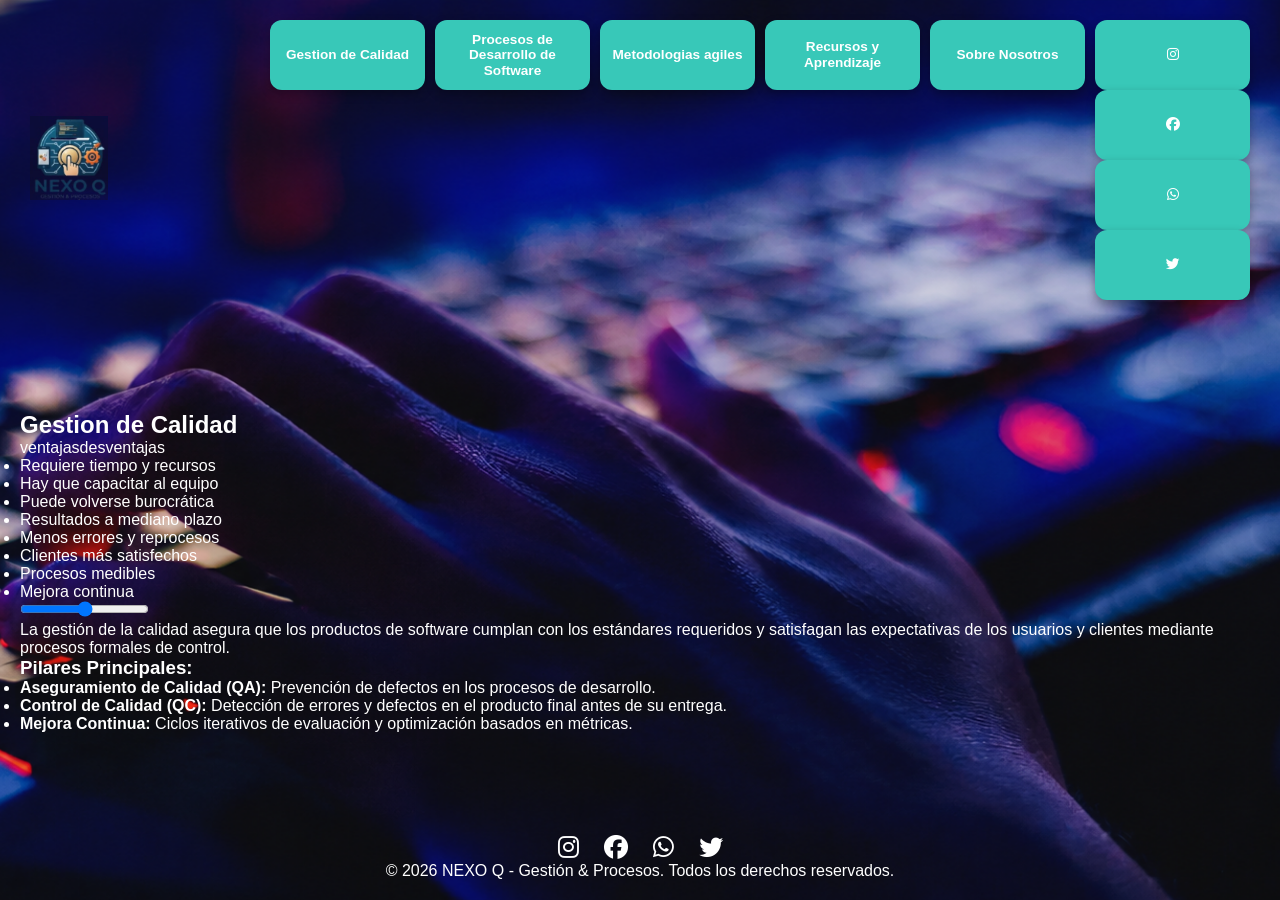
==== calidad.html @ 5cec1931 "Add files via upload" ====
<!DOCTYPE html>
<html lang="es">
<head>
    <meta charset="UTF-8">
    <meta name="viewport" content="width=device-width, initial-scale=1.0">
    <title>Gestión de Calidad | NEXO Q</title>
    <link rel="stylesheet" href="css/style.css">
    <link rel="stylesheet" href="https://cdnjs.cloudflare.com/ajax/libs/font-awesome/6.4.0/css/all.min.css">
    <link href="https://fonts.googleapis.com/css2?family=Barlow+Semi+Condensed:wght@400;600;700&family=Open+Sans:wght@400;600;700;800&display=swap" rel="stylesheet">
</head>
<body>
    <header>
        <nav class="navbar">
            <a href="index.html" class="logo-container">
                <img src="img/logonexo.jpg" alt="Logo NEXO Q">
            </a>
            <button class="hamburger" id="hamburger-btn" aria-label="Abrir menú">
                <span></span><span></span><span></span>
            </button>
            <ul class="nav-links" id="nav-links">
                <li><a href="calidad.html">Gestion de Calidad</a></li>
                <li><a href="procesos.html">Procesos de Desarrollo de Software</a></li>
                <li><a href="metodologias.html">Metodologias agiles</a></li>
                <li><a href="recursos.html">Recursos y Aprendizaje</a></li>
                <li><a href="nosotros.html">Sobre Nosotros</a></li>
                            <li class="menu-social">
                    <a href="#" aria-label="Instagram"><i class="fab fa-instagram"></i></a>
                    <a href="#" aria-label="Facebook"><i class="fab fa-facebook"></i></a>
                    <a href="#" aria-label="WhatsApp"><i class="fab fa-whatsapp"></i></a>
                    <a href="#" aria-label="Twitter"><i class="fab fa-twitter"></i></a>
                </li>
            </ul>
        </nav>
    </header>
    <main>
<section class="content-section">
    <h2 class="page-pill">Gestion de Calidad</h2>

        <div class="ventajas-desventajas" aria-label="Ventajas y desventajas de la gestión de calidad">
            <div class="vd-etiquetas"><span>ventajas</span><span>desventajas</span></div>
            <div class="vd-slider" data-slider>
                <div class="vd-lado desventajas"><ul><li>Requiere tiempo y recursos</li><li>Hay que capacitar al equipo</li><li>Puede volverse burocrática</li><li>Resultados a mediano plazo</li></ul></div>
                <div class="vd-lado ventajas"><ul><li>Menos errores y reprocesos</li><li>Clientes más satisfechos</li><li>Procesos medibles</li><li>Mejora continua</li></ul></div>
                <div class="vd-linea"></div>
                <div class="vd-perilla"></div>
                <input type="range" min="0" max="100" value="50" aria-label="Deslizá para comparar ventajas y desventajas">
            </div>
        </div>

    <p>La gestión de la calidad asegura que los productos de software cumplan con los estándares requeridos y satisfagan las expectativas de los usuarios y clientes mediante procesos formales de control.</p>

    <div class="info-card">
        <h3>Pilares Principales:</h3>
        <ul>
            <li><strong>Aseguramiento de Calidad (QA):</strong> Prevención de defectos en los procesos de desarrollo.</li>
            <li><strong>Control de Calidad (QC):</strong> Detección de errores y defectos en el producto final antes de su entrega.</li>
            <li><strong>Mejora Continua:</strong> Ciclos iterativos de evaluación y optimización basados en métricas.</li>
        </ul>
    </div>
</section>
</main>
    <footer>
        <div class="social-icons">
            <a href="#" aria-label="Instagram"><i class="fab fa-instagram"></i></a>
            <a href="#" aria-label="Facebook"><i class="fab fa-facebook"></i></a>
            <a href="#" aria-label="WhatsApp"><i class="fab fa-whatsapp"></i></a>
            <a href="#" aria-label="Twitter"><i class="fab fa-twitter"></i></a>
        </div>
        <p>&copy; 2026 NEXO Q - Gestión & Procesos. Todos los derechos reservados.</p>
    </footer>
    <script src="js/script.js"></script>
</body>
</html>
---- css/style.css ----
* {
    margin: 0;
    padding: 0;
    box-sizing: border-box;
    font-family: 'Segoe UI', Arial, sans-serif;
}

body {
    background: url('../img/mano.png') no-repeat center center fixed;
    background-size: cover;
    color: #ffffff;
    min-height: 100vh;
    display: flex;
    flex-direction: column;
    justify-content: space-between;
}

header {
    padding: 20px 30px;
}

.navbar {
    max-width: 1400px;
    margin: 0 auto;
    display: flex;
    justify-content: space-between;
    align-items: center;
}

.logo-container img {
    height: 85px;
    width: auto;
    object-fit: contain;
}

.nav-links {
    display: flex;
    list-style: none;
    gap: 10px;
}

.nav-links a {
    text-decoration: none;
    color: #ffffff;
    background-color: #38c8b8;
    width: 155px;
    height: 70px;
    border-radius: 12px;
    font-size: 0.85rem;
    font-weight: 700;
    text-align: center;
    display: flex;
    align-items: center;
    justify-content: center;
    padding: 8px;
    line-height: 1.15;
    transition: all 0.2s ease;
    box-shadow: 0 4px 10px rgba(0,0,0,0.3);
}

.nav-links a:hover {
    background-color: #2da799;
    transform: translateY(-2px);
}

main {
    max-width: 1350px;
    margin: 0 auto;
    padding: 0 20px;
    width: 100%;
}

.hero-text {
    text-align: center;
    max-width: 1100px;
    margin: 20px auto 30px auto;
}

.hero-text p {
    font-size: 1.15rem;
    line-height: 1.5;
    color: #ffffff;
    font-weight: 400;
    text-shadow: 0 2px 4px rgba(0,0,0,0.8);
}

.features-grid {
    display: grid;
    grid-template-columns: repeat(4, 1fr);
    gap: 20px;
    margin-bottom: 20px;
}

.feature-card {
    text-decoration: none;
    color: #ffffff;
    display: flex;
    flex-direction: column;
    align-items: center;
}

.feature-box {
    background: rgba(15, 23, 42, 0.75);
    backdrop-filter: blur(6px);
    -webkit-backdrop-filter: blur(6px);
    border: 1px solid rgba(255, 255, 255, 0.15);
    width: 100%;
    height: 85px;
    display: flex;
    align-items: center;
    justify-content: center;
    padding: 12px;
    text-align: center;
    box-shadow: 0 4px 15px rgba(0,0,0,0.5);
    border-radius: 8px;
    transition: background 0.3s;
}

.feature-card:hover .feature-box {
    background: rgba(25, 38, 70, 0.9);
}

.feature-box h3 {
    font-size: 0.95rem;
    font-weight: 700;
    line-height: 1.3;
}

.icons-grid {
    display: grid;
    grid-template-columns: repeat(4, 1fr);
    gap: 20px;
    margin-bottom: 30px;
    align-items: center;
    justify-items: center;
}

.icon-item {
    display: flex;
    justify-content: center;
    align-items: center;
    width: 100%;
}

.icon-item img {
    max-height: 110px;
    width: auto;
    object-fit: contain;
    mix-blend-mode: screen; 
    filter: drop-shadow(0 3px 6px rgba(0,0,0,0.8));
    transition: transform 0.2s;
}

.icon-item img:hover {
    transform: scale(1.05);
}

.banner-about {
    display: flex;
    align-items: center;
    justify-content: center;
    width: 100%;
    background-color: #38c8b8;
    color: #ffffff;
    text-align: center;
    height: 48px;
    border-radius: 24px;
    text-decoration: none;
    font-size: 1.15rem;
    font-weight: 700;
    margin: 10px 0 20px 0;
    box-shadow: 0 4px 12px rgba(0,0,0,0.4);
    transition: background 0.2s;
}

.banner-about:hover {
    background-color: #2da799;
}

footer {
    padding: 10px 20px 20px 20px;
    text-align: center;
}

.social-icons {
    display: flex;
    justify-content: center;
    gap: 25px;
}

.social-icons a {
    color: #ffffff;
    font-size: 1.5rem;
    text-decoration: none;
    transition: color 0.2s;
}

.social-icons a:hover {
    color: #38c8b8;
}

.hamburger {
    display: none;
    background: none;
    border: none;
    color: #ffffff;
    font-size: 2.2rem;
    cursor: pointer;
}

@media (max-width: 1024px) {
    .features-grid, .icons-grid {
        grid-template-columns: repeat(2, 1fr);
    }
    .nav-links {
        display: none;
        flex-direction: column;
        position: absolute;
        top: 90px;
        left: 0;
        right: 0;
        background-color: #080c1c;
        padding: 20px;
        z-index: 999;
        align-items: center;
    }
    .nav-links.active {
        display: flex;
    }
    .hamburger {
        display: block;
    }
}

@media (max-width: 600px) {
    .features-grid, .icons-grid {
        grid-template-columns: 1fr;
    }
}
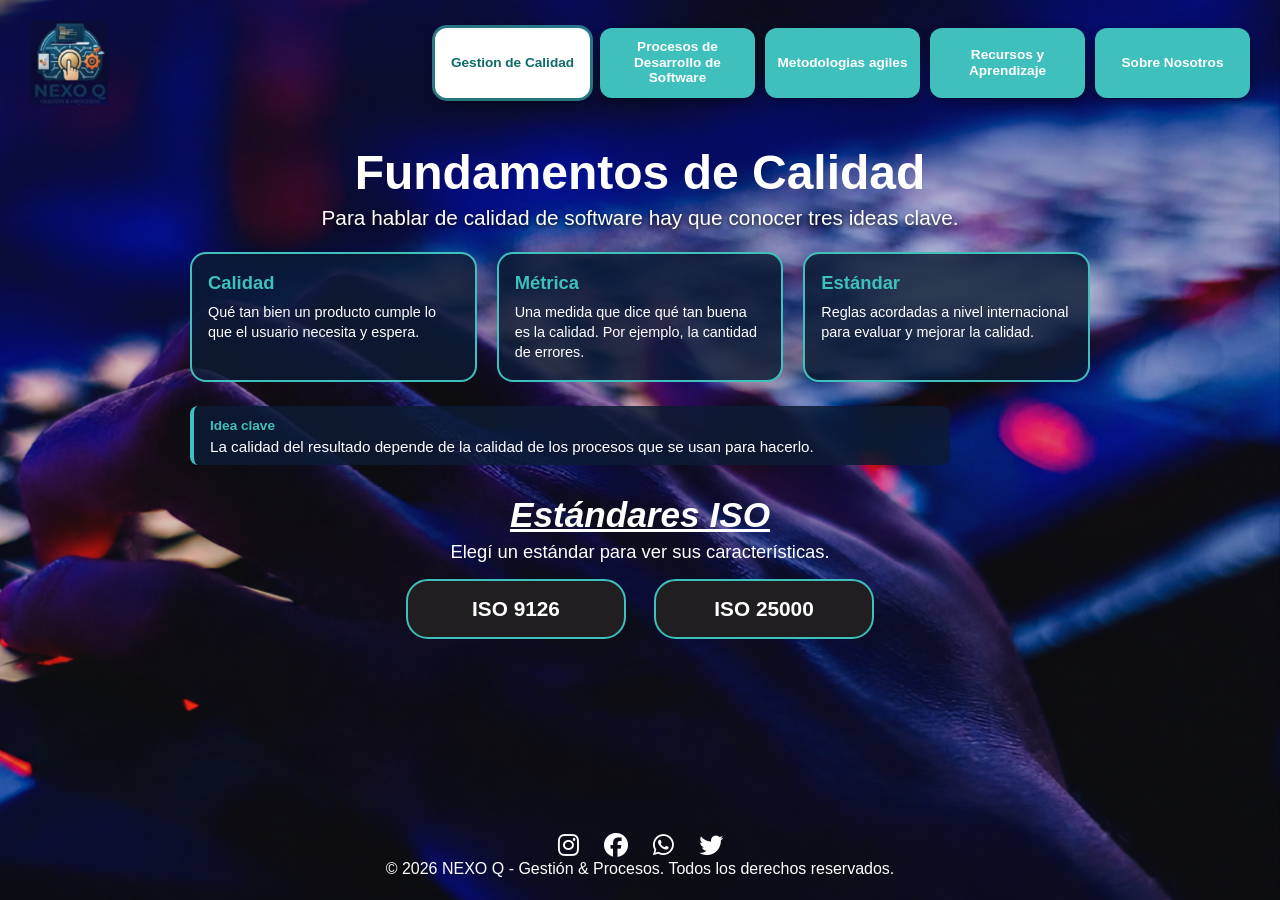
==== commit 8fdf0c55: "Add files via upload" ====
--- a/calidad.html
+++ b/calidad.html
@@ -34,9 +34,9 @@
     </header>
     <main>
 <section class="content-section">
-    <h2 class="page-pill">Gestion de Calidad</h2>
+    <h2 class="page-pill solo-movil">Gestion de Calidad</h2>
 
-        <div class="ventajas-desventajas" aria-label="Ventajas y desventajas de la gestión de calidad">
+        <div class="ventajas-desventajas solo-movil" aria-label="Ventajas y desventajas de la gestión de calidad">
             <div class="vd-etiquetas"><span>ventajas</span><span>desventajas</span></div>
             <div class="vd-slider" data-slider>
                 <div class="vd-lado desventajas"><ul><li>Requiere tiempo y recursos</li><li>Hay que capacitar al equipo</li><li>Puede volverse burocrática</li><li>Resultados a mediano plazo</li></ul></div>
@@ -47,15 +47,46 @@
             </div>
         </div>
 
-    <p>La gestión de la calidad asegura que los productos de software cumplan con los estándares requeridos y satisfagan las expectativas de los usuarios y clientes mediante procesos formales de control.</p>
+    <p class="solo-movil">La gestión de la calidad asegura que los productos de software cumplan con los estándares requeridos y satisfagan las expectativas de los usuarios y clientes mediante procesos formales de control.</p>
 
-    <div class="info-card">
+    <div class="info-card solo-movil">
         <h3>Pilares Principales:</h3>
         <ul>
             <li><strong>Aseguramiento de Calidad (QA):</strong> Prevención de defectos en los procesos de desarrollo.</li>
             <li><strong>Control de Calidad (QC):</strong> Detección de errores y defectos en el producto final antes de su entrega.</li>
             <li><strong>Mejora Continua:</strong> Ciclos iterativos de evaluación y optimización basados en métricas.</li>
         </ul>
+    </div>
+
+    <div class="calidad-escritorio">
+        <h2 class="calidad-titulo">Fundamentos de Calidad</h2>
+        <p class="calidad-sub">Para hablar de calidad de software hay que conocer tres ideas clave.</p>
+        <div class="ideas-clave">
+            <article class="idea" tabindex="0">
+                <h3>Calidad</h3>
+                <p>Qué tan bien un producto cumple lo que el usuario necesita y espera.</p>
+            </article>
+            <article class="idea" tabindex="0">
+                <h3>Métrica</h3>
+                <p>Una medida que dice qué tan buena es la calidad. Por ejemplo, la cantidad de errores.</p>
+            </article>
+            <article class="idea" tabindex="0">
+                <h3>Estándar</h3>
+                <p>Reglas acordadas a nivel internacional para evaluar y mejorar la calidad.</p>
+            </article>
+        </div>
+        <div class="idea-clave">
+            <strong>Idea clave</strong>
+            <p>La calidad del resultado depende de la calidad de los procesos que se usan para hacerlo.</p>
+        </div>
+
+        <h3 class="iso-titulo">Estándares ISO</h3>
+        <p class="iso-ayuda">Elegí un estándar para ver sus características.</p>
+        <div class="iso-botones">
+            <button type="button" class="btn-iso" data-iso="9126" aria-pressed="false">ISO 9126</button>
+            <button type="button" class="btn-iso" data-iso="25000" aria-pressed="false">ISO 25000</button>
+        </div>
+        <div class="iso-detalle" id="iso-detalle" aria-live="polite"></div>
     </div>
 </section>
 </main>
--- a/css/style.css
+++ b/css/style.css
@@ -1,3 +1,10 @@
+/* ==========================================================
+   NEXO Q - Gestión & Procesos
+   CSS MOBILE-FIRST: los estilos base son los del celular
+   (diseño de Canva) y las pantallas grandes se agregan al
+   final con @media (min-width: ...).
+   ========================================================== */
+
 * {
     margin: 0;
     padding: 0;
@@ -5,235 +12,1923 @@
     font-family: 'Segoe UI', Arial, sans-serif;
 }
 
+:root {
+    --turquesa: #40c0bc;
+    --turquesa-oscuro: #2da799;
+    --gris-verde: #6d9a95;
+    --azul-oscuro: #3f6272;
+    --azul-barra: #1f4fe0;
+    --vidrio: rgba(12, 18, 48, 0.55);
+    --fuente-texto: 'Barlow Semi Condensed', 'Barlow', 'Segoe UI', Arial, sans-serif;
+    --fuente-abierta: 'Open Sans', 'Segoe UI', Arial, sans-serif;
+    --fuente-pastilla: Arial, Helvetica, sans-serif;
+}
+
 body {
-    background: url('../img/mano.png') no-repeat center center fixed;
+    background-color: #05060f;
+    color: #ffffff;
+    min-height: 100vh;
+    display: flex;
+    flex-direction: column;
+}
+
+/* Fondo fijo (también funciona en iPhone/Safari) */
+body::before {
+    content: "";
+    position: fixed;
+    inset: 0;
+    z-index: -1;
+    background: url('../img/mano.png') no-repeat center center;
     background-size: cover;
-    color: #ffffff;
-    min-height: 100vh;
-    display: flex;
-    flex-direction: column;
+}
+
+body.menu-open {
+    overflow: hidden;
+}
+
+a {
+    color: inherit;
+}
+
+.hidden {
+    display: none !important;
+}
+
+/* ---------- Encabezado: logo a la izquierda, hamburguesa a la derecha ---------- */
+header {
+    position: relative;
+    z-index: 1000;
+    height: 98px;
+    padding: 8px 16px 0 12px;
+}
+
+.navbar {
+    display: flex;
     justify-content: space-between;
-}
-
-header {
-    padding: 20px 30px;
-}
-
-.navbar {
-    max-width: 1400px;
-    margin: 0 auto;
-    display: flex;
-    justify-content: space-between;
-    align-items: center;
+    align-items: flex-start;
+}
+
+.logo-container {
+    position: relative;
+    z-index: 2;
 }
 
 .logo-container img {
-    height: 85px;
+    display: block;
+    height: 82px;
     width: auto;
     object-fit: contain;
 }
 
+.hamburger {
+    background: none;
+    border: none;
+    cursor: pointer;
+    width: 46px;
+    height: 46px;
+    margin-top: 6px;
+    position: relative;
+    z-index: 2;
+}
+
+.hamburger span {
+    position: absolute;
+    left: 6px;
+    width: 34px;
+    height: 5px;
+    border-radius: 3px;
+    background: #ffffff;
+    transition: transform 0.3s, opacity 0.3s, top 0.3s;
+}
+
+.hamburger span:nth-child(1) { top: 10px; }
+.hamburger span:nth-child(2) { top: 20px; }
+.hamburger span:nth-child(3) { top: 30px; }
+
+
+/* ---------- Menú: pantalla completa con pastillas a la derecha ---------- */
 .nav-links {
-    display: flex;
+    display: none;
+    position: fixed;
+    inset: 0;
+    z-index: 1;
+    flex-direction: column;
+    align-items: flex-end;
+    gap: 10px;
+    padding: 100px 0 0 0;
     list-style: none;
-    gap: 10px;
+    background:
+        linear-gradient(rgba(5, 8, 22, 0.5), rgba(5, 8, 22, 0.5)),
+        url('../img/mano.png') no-repeat center center;
+    background-size: cover;
+    overflow-y: auto;
+}
+
+.nav-links.active {
+    display: flex;
+    animation: aparecer 0.25s ease;
+}
+
+.nav-links li {
+    width: 68%;
+    min-width: 230px;
+    max-width: 100%;
+    list-style: none;
+    transition: transform 0.38s ease, opacity 0.3s ease;
 }
 
 .nav-links a {
     text-decoration: none;
     color: #ffffff;
-    background-color: #38c8b8;
-    width: 155px;
-    height: 70px;
+    background-color: var(--turquesa);
+    display: flex;
+    align-items: center;
+    justify-content: center;
+    text-align: center;
+    min-height: 40px;
+    padding: 8px 8px;
+    border-radius: 20px;
+    font-family: var(--fuente-pastilla);
+    font-size: clamp(1.1rem, 6.2vw, 1.6rem);
+    font-weight: 700;
+    line-height: 1.22;
+    box-shadow: 0 3px 8px rgba(0,0,0,0.35);
+    transition: background 0.2s;
+}
+
+.nav-links a:hover,
+.nav-links a.active {
+    background-color: #6f9a95;
+}
+
+/* Al elegir una opción: las demás se desvanecen y la elegida sube */
+.nav-links.eligiendo li {
+    opacity: 0;
+    pointer-events: none;
+}
+
+.nav-links.eligiendo li.elegida {
+    opacity: 1;
+    z-index: 2;
+}
+
+.menu-social {
+    position: absolute;
+    left: 0;
+    right: 0;
+    bottom: 40px;
+    width: 100% !important;
+    min-width: 0 !important;
+    display: flex;
+    justify-content: center;
+    gap: clamp(28px, 9vw, 60px);
+}
+
+.menu-social a {
+    background: none !important;
+    min-height: 0;
+    padding: 0;
+    box-shadow: none;
+    font-size: clamp(2rem, 9vw, 2.6rem);
+}
+
+@keyframes aparecer {
+    from { opacity: 0; transform: translateY(8px); }
+    to { opacity: 1; transform: none; }
+}
+
+main {
+    width: 100%;
+    flex: 1;
+    padding: 0 12px;
+    overflow-x: hidden;
+    overflow-x: clip;
+}
+
+/* ---------- Inicio ---------- */
+.hero-text {
+    text-align: center;
+    margin: 0 auto 20px;
+}
+
+.hero-text p {
+    font-family: var(--fuente-texto);
+    font-size: clamp(1rem, 4.4vw, 1.25rem);
+    line-height: 1.32;
+    font-weight: 400;
+    text-shadow: 0 2px 4px rgba(0,0,0,0.8);
+}
+
+/* Tarjetas 2x2: título arriba e ícono adentro, vidrio desenfocado */
+.features-grid {
+    display: grid;
+    grid-template-columns: repeat(2, 1fr);
+    column-gap: 4%;
+    row-gap: 38px;
+    padding: 0 6px;
+    margin-bottom: 24px;
+}
+
+.feature-card {
+    display: flex;
+    flex-direction: column;
+    align-items: center;
+    justify-content: space-between;
+    min-height: 122px;
+    padding: 10px 6px 8px;
+    text-decoration: none;
+    color: #ffffff;
+    background: linear-gradient(180deg, rgba(40, 60, 170, 0.35), rgba(10, 14, 40, 0.45));
+    backdrop-filter: blur(10px);
+    -webkit-backdrop-filter: blur(10px);
+    box-shadow: 0 4px 14px rgba(0,0,0,0.45);
+    transition: transform 0.2s, background 0.3s;
+}
+
+.feature-card:active {
+    transform: scale(0.97);
+}
+
+.feature-box {
+    text-align: center;
+}
+
+.feature-box h3 {
+    font-family: var(--fuente-texto);
+    font-size: clamp(0.8rem, 3.5vw, 1rem);
+    font-weight: 700;
+    line-height: 1.15;
+}
+
+.feature-icon {
+    height: clamp(50px, 15vw, 70px);
+    width: auto;
+    object-fit: contain;
+    filter: drop-shadow(0 3px 6px rgba(0,0,0,0.8));
+    transition: transform 0.25s;
+}
+
+.banner-about {
+    display: flex;
+    align-items: center;
+    justify-content: center;
+    height: 48px;
+    margin: 0 0 14px;
+    border-radius: 24px;
+    background-color: var(--turquesa);
+    color: #ffffff;
+    text-decoration: none;
+    font-family: var(--fuente-pastilla);
+    font-size: 1.35rem;
+    font-weight: 700;
+    box-shadow: 0 4px 12px rgba(0,0,0,0.4);
+    transition: background 0.2s, transform 0.2s;
+}
+
+.banner-about:hover {
+    background-color: var(--turquesa-oscuro);
+}
+
+footer {
+    padding: 4px 20px 22px;
+    text-align: center;
+}
+
+.social-icons {
+    display: flex;
+    justify-content: center;
+    gap: clamp(28px, 9vw, 60px);
+}
+
+.social-icons a {
+    color: #ffffff;
+    font-size: clamp(2rem, 9vw, 2.6rem);
+    text-decoration: none;
+    transition: color 0.2s, transform 0.2s;
+}
+
+.social-icons a:hover {
+    color: var(--turquesa);
+    transform: translateY(-4px);
+}
+
+/* ---------- Páginas internas ---------- */
+.content-section {
+    display: flex;
+    flex-direction: column;
+    gap: 14px;
+    margin: 0 auto 28px;
+    max-width: 900px;
+}
+
+.content-section > p {
+    font-family: var(--fuente-abierta);
+    font-size: 0.98rem;
+    line-height: 1.5;
+    text-shadow: 0 2px 4px rgba(0,0,0,0.8);
+}
+
+/* Título de sección en pastilla turquesa */
+.page-pill {
+    align-self: flex-end;
+    width: fit-content;
+    min-width: 62%;
+    max-width: 100%;
+    margin-top: 0;
+    padding: 9px 18px;
+    border-radius: 20px;
+    background: var(--turquesa);
+    color: #ffffff;
+    font-family: var(--fuente-pastilla);
+    font-size: clamp(1.3rem, 5.8vw, 1.9rem);
+    font-weight: 700;
+    line-height: 1.22;
+    text-align: center;
+    box-shadow: 0 4px 12px rgba(0,0,0,0.4);
+    transition: transform 0.45s ease, opacity 0.3s;
+}
+
+.page-pill.ancha {
+    align-self: stretch;
+    width: 100%;
+    margin-top: 22px;
+}
+
+.info-card {
+    padding: 14px 16px;
     border-radius: 12px;
+    border: 1px solid rgba(255,255,255,0.15);
+    background: var(--vidrio);
+    backdrop-filter: blur(6px);
+    -webkit-backdrop-filter: blur(6px);
+    box-shadow: 0 4px 15px rgba(0,0,0,0.4);
+}
+
+.info-card h3 {
+    color: var(--turquesa);
+    margin-bottom: 8px;
+}
+
+.info-card ul {
+    padding-left: 20px;
+}
+
+.info-card li,
+.info-card p {
+    line-height: 1.5;
+    margin-bottom: 6px;
+}
+
+#contact-form {
+    display: flex;
+    flex-direction: column;
+    gap: 8px;
+    padding: 18px;
+    border-radius: 12px;
+    border: 1px solid rgba(255,255,255,0.15);
+    background: var(--vidrio);
+}
+
+#contact-form input,
+#contact-form textarea {
+    padding: 10px 12px;
+    border-radius: 8px;
+    border: 2px solid rgba(255,255,255,0.25);
+    background: rgba(0,0,0,0.4);
+    color: #ffffff;
+    font-size: 1rem;
+}
+
+#contact-form button {
+    margin-top: 10px;
+    padding: 12px;
+    border: none;
+    border-radius: 24px;
+    background: var(--turquesa);
+    color: #ffffff;
+    font-weight: 700;
+    font-size: 1.05rem;
+    cursor: pointer;
+}
+
+/* ---------- Deslizador ventajas / desventajas ---------- */
+.ventajas-desventajas {
+    width: 100%;
+    max-width: 640px;
+    margin: 6px auto 0;
+}
+
+.vd-etiquetas {
+    display: flex;
+    justify-content: space-around;
+    margin-bottom: 8px;
+    font-family: var(--fuente-abierta);
+    font-size: 0.92rem;
+    text-shadow: 0 1px 3px rgba(0,0,0,0.8);
+}
+
+.vd-slider {
+    --p: 50%;
+    position: relative;
+    height: clamp(170px, 46vw, 260px);
+    margin: 0 4px;
+    border-radius: 12px;
+    overflow: hidden;
+    box-shadow: 0 6px 18px rgba(0,0,0,0.5);
+    user-select: none;
+}
+
+.vd-lado {
+    position: absolute;
+    inset: 0;
+    padding: 14px 16px;
+    display: flex;
+    flex-direction: column;
+    justify-content: center;
+    font-family: var(--fuente-abierta);
+    font-size: clamp(0.76rem, 3.2vw, 1rem);
+    font-weight: 600;
+    line-height: 1.25;
+    color: #1a1a2e;
+}
+
+.vd-lado ul {
+    list-style: none;
+    width: 42%;
+    display: flex;
+    flex-direction: column;
+    gap: 8px;
+}
+
+.vd-lado.ventajas {
+    align-items: flex-start;
+    background: #e57f7f;
+    clip-path: inset(0 calc(100% - var(--p)) 0 0);
+}
+
+.vd-lado.desventajas {
+    align-items: flex-end;
+    text-align: right;
+    background: #74c0e8;
+}
+
+.vd-linea {
+    position: absolute;
+    top: 0;
+    bottom: 0;
+    left: var(--p);
+    width: 7px;
+    margin-left: -3px;
+    background: #f7e8cf;
+    pointer-events: none;
+}
+
+.vd-perilla {
+    position: absolute;
+    top: 50%;
+    left: var(--p);
+    width: 32px;
+    height: 32px;
+    margin: -16px 0 0 -13px;
+    border-radius: 50%;
+    background: #f7e8cf;
+    box-shadow: 0 3px 8px rgba(0,0,0,0.5);
+    pointer-events: none;
+}
+
+.vd-slider input[type="range"] {
+    position: absolute;
+    inset: 0;
+    width: 100%;
+    height: 100%;
+    margin: 0;
+    opacity: 0;
+    cursor: ew-resize;
+}
+
+.vd-slider:focus-within .vd-perilla {
+    outline: 3px solid #ffffff;
+}
+
+/* ---------- Metodologías ---------- */
+.metodologia {
+    position: relative;
+    display: flex;
+    flex-direction: column;
+    gap: 6px;
+    font-family: var(--fuente-abierta);
+}
+
+.metodologia h3 {
+    padding-left: 10px;
+    border-left: 6px solid var(--azul-barra);
+    font-family: var(--fuente-abierta);
+    font-size: clamp(1.35rem, 6vw, 1.9rem);
+    font-weight: 700;
+    line-height: 1.15;
+}
+
+.metodologia p {
+    font-family: var(--fuente-abierta);
+    font-size: 0.86rem;
+    line-height: 1.38;
+    text-shadow: 0 2px 4px rgba(0,0,0,0.8);
+    transition: max-height 0.4s ease;
+}
+
+.metodologia figure {
+    width: 62%;
+    margin: 6px auto 0;
+    transition: width 0.4s ease, margin 0.4s ease;
+}
+
+.metodologia figure img {
+    display: block;
+    width: 100%;
+    height: auto;
+}
+
+.metodologia figcaption {
+    margin-top: 6px;
+    font-size: 0.62rem;
+    text-align: center;
+}
+
+/* Ampliado: el diagrama ocupa todo el ancho y tapa parte del texto, como en Canva */
+.metodologia.ampliado p {
+    max-height: 4.1em;
+    overflow: hidden;
+}
+
+.metodologia.ampliado figure {
+    width: calc(100% + 24px);
+    margin: -2px -12px 0;
+}
+
+.btn-ampliar {
+    align-self: flex-start;
+    margin-top: 4px;
+    padding: 9px 16px;
+    border: none;
+    border-radius: 14px;
+    background: var(--turquesa);
+    color: #ffffff;
+    font-family: var(--fuente-abierta);
+    font-weight: 700;
+    font-size: 0.95rem;
+    cursor: pointer;
+    box-shadow: 0 3px 8px rgba(0,0,0,0.4);
+    transition: background 0.2s, transform 0.2s;
+}
+
+.btn-ampliar:hover {
+    background: var(--turquesa-oscuro);
+    transform: translateY(-2px);
+}
+
+/* ---------- Recursos: dos pastillas chicas, comparador y encuesta ---------- */
+.herramientas-botones {
+    display: flex;
+    gap: 10px;
+    justify-content: center;
+}
+
+.btn-herramienta {
+    flex: 1;
+    padding: 12px 10px;
+    border: 1px solid rgba(255,255,255,0.2);
+    border-radius: 22px;
+    background: rgba(63, 98, 114, 0.9);
+    color: #ffffff;
+    font-family: var(--fuente-pastilla);
+    font-size: clamp(0.66rem, 2.9vw, 0.9rem);
+    font-weight: 700;
+    line-height: 1.2;
+    text-transform: uppercase;
+    cursor: pointer;
+    box-shadow: 0 3px 10px rgba(0,0,0,0.4);
+    transition: background 0.2s, transform 0.2s;
+}
+
+.btn-herramienta:hover {
+    background: var(--turquesa-oscuro);
+    transform: translateY(-2px);
+}
+
+/* Cuando se abre una herramienta, el título se guarda en el borde derecho */
+.content-section.herramienta-abierta .page-pill {
+    transform: translateX(calc(100% - 26px));
+    min-width: 0;
+    color: transparent;
+    cursor: pointer;
+}
+
+.content-section.herramienta-abierta .herramientas-botones {
+    display: none;
+}
+
+.panel-herramienta {
+    display: none;
+    flex-direction: column;
+    gap: 14px;
+    align-items: center;
+    text-align: center;
+}
+
+.panel-herramienta.visible {
+    display: flex;
+    animation: aparecer 0.35s ease;
+}
+
+.titulo-herramienta {
+    align-self: stretch;
+    margin-top: 16px;
+    padding: 14px 10px;
+    border-radius: 30px;
+    background: var(--azul-oscuro);
+    color: #ffffff;
+    font-family: var(--fuente-pastilla);
+    font-size: clamp(0.9rem, 4.5vw, 1.4rem);
+    font-weight: 700;
+    line-height: 1.2;
+    text-transform: uppercase;
+    text-align: center;
+    box-shadow: 0 4px 12px rgba(0,0,0,0.4);
+}
+
+.chips {
+    display: flex;
+    flex-wrap: wrap;
+    justify-content: center;
+    gap: 14px;
+}
+
+.chip {
+    width: 128px;
+    height: 82px;
+    border: 1px solid rgba(255,255,255,0.25);
+    border-radius: 26px;
+    background: rgba(109, 154, 149, 0.92);
+    color: #ffffff;
+    font-family: var(--fuente-pastilla);
+    font-size: 1.15rem;
+    font-weight: 700;
+    cursor: pointer;
+    box-shadow: 0 4px 10px rgba(0,0,0,0.4);
+    transition: background 0.2s, transform 0.2s;
+}
+
+.chip:hover {
+    transform: translateY(-3px);
+}
+
+.chip[aria-pressed="true"] {
+    background: #2f5668;
+    border-color: var(--turquesa);
+    box-shadow: 0 0 0 3px rgba(64, 192, 188, 0.6);
+}
+
+.aviso-comparador {
+    min-height: 1.3em;
+    font-family: var(--fuente-abierta);
+    font-size: 0.9rem;
+}
+
+.tabla-wrap {
+    width: 100%;
+    max-width: 640px;
+    overflow-x: auto;
+}
+
+.tabla-comparador {
+    width: 100%;
+    border-collapse: collapse;
+    background: #f8f8f8;
+    color: #1d2230;
+    font-size: 0.74rem;
+    text-align: center;
+}
+
+.tabla-comparador th,
+.tabla-comparador td {
+    padding: 8px 6px;
+    border: 1px solid #9a9ad8;
+    vertical-align: middle;
+}
+
+.tabla-comparador thead th {
+    background: var(--azul-oscuro);
+    color: #ffffff;
+    font-size: 0.95rem;
+}
+
+.tabla-comparador thead th:first-child {
+    background: #000000;
+}
+
+.tabla-comparador tbody th {
+    width: 24%;
+    background: var(--azul-oscuro);
+    color: #d6e6ea;
+    font-weight: 500;
+}
+
+.btn-ir-encuesta {
+    width: 92%;
+    padding: 12px 14px;
+    border: none;
+    border-radius: 24px;
+    background: var(--gris-verde);
+    color: #ffffff;
+    font-family: var(--fuente-pastilla);
+    font-size: clamp(0.9rem, 4vw, 1.15rem);
+    font-weight: 700;
+    line-height: 1.2;
+    text-transform: uppercase;
+    cursor: pointer;
+    box-shadow: 0 3px 10px rgba(0,0,0,0.4);
+}
+
+/* Encuesta (con aspecto de formulario, como en Canva) */
+.encuesta-contador {
+    align-self: flex-start;
+    font-family: var(--fuente-abierta);
+    font-size: 1.15rem;
+    font-weight: 700;
+}
+
+.encuesta {
+    width: 100%;
+    max-width: 560px;
+    padding: 18px 16px 14px;
+    border-radius: 14px;
+    background: var(--gris-verde);
+    text-align: left;
+    box-shadow: 0 6px 18px rgba(0,0,0,0.45);
+}
+
+.encuesta-pregunta {
+    margin-bottom: 16px;
+    font-family: var(--fuente-abierta);
+    font-size: 1.3rem;
+    font-weight: 800;
+    line-height: 1.25;
+}
+
+.encuesta-opciones {
+    display: flex;
+    flex-direction: column;
+    gap: 8px;
+    margin-bottom: 14px;
+}
+
+.encuesta-opciones label {
+    display: flex;
+    align-items: center;
+    gap: 10px;
+    padding: 14px 12px;
+    border-radius: 6px;
+    background: rgba(255,255,255,0.14);
+    font-family: var(--fuente-abierta);
     font-size: 0.85rem;
     font-weight: 700;
+    cursor: pointer;
+    transition: background 0.2s;
+}
+
+.encuesta-opciones label:hover,
+.encuesta-opciones label:has(input:checked) {
+    background: rgba(255,255,255,0.3);
+}
+
+.encuesta-opciones input {
+    appearance: none;
+    -webkit-appearance: none;
+    flex: 0 0 18px;
+    width: 18px;
+    height: 18px;
+    border: 2px solid rgba(255,255,255,0.75);
+    border-radius: 3px;
+    background: transparent;
+    cursor: pointer;
+}
+
+.encuesta-opciones input:checked {
+    background: #ffffff;
+    box-shadow: inset 0 0 0 3px #3f6272;
+}
+
+.btn-enviar {
+    width: 100%;
+    padding: 12px;
+    border: none;
+    border-radius: 22px;
+    background: #000000;
+    color: #ffffff;
+    font-family: var(--fuente-abierta);
+    font-size: 0.95rem;
+    font-weight: 700;
+    cursor: pointer;
+}
+
+.btn-enviar:disabled {
+    opacity: 0.5;
+    cursor: not-allowed;
+}
+
+.resultado-encuesta {
     text-align: center;
+}
+
+.resultado-encuesta .ganadora {
+    margin: 6px 0;
+    font-size: 1.8rem;
+    font-weight: 800;
+}
+
+.resultado-encuesta p {
+    font-family: var(--fuente-abierta);
+    font-size: 0.9rem;
+}
+
+.barra-fila {
+    display: grid;
+    grid-template-columns: 70px 1fr 40px;
+    gap: 8px;
+    align-items: center;
+    margin: 6px 0;
+    font-family: var(--fuente-abierta);
+    font-size: 0.85rem;
+    text-align: left;
+}
+
+.barra-fila .barra {
+    height: 10px;
+    overflow: hidden;
+    border-radius: 6px;
+    background: rgba(255,255,255,0.25);
+}
+
+.barra-fila .barra span {
+    display: block;
+    height: 100%;
+    border-radius: 6px;
+    background: #ffffff;
+}
+
+@media (prefers-reduced-motion: reduce) {
+    * {
+        animation: none !important;
+        transition: none !important;
+    }
+}
+
+/* ==========================================================
+   TABLET (desde 600px): un poco más de aire
+   ========================================================== */
+@media (min-width: 600px) {
+    main {
+        padding: 0 24px;
+    }
+
+    .features-grid {
+        padding: 0 40px;
+    }
+
+    .hero-text {
+        max-width: 700px;
+    }
+}
+
+/* ==========================================================
+   ESCRITORIO (desde 1025px): menú en fila, tarjetas en 4
+   columnas con el ícono debajo, igual al Canva de escritorio
+   ========================================================== */
+@media (min-width: 1025px) {
+    header {
+        height: auto;
+        padding: 20px 30px;
+    }
+
+    .navbar {
+        max-width: 1400px;
+        margin: 0 auto;
+        align-items: center;
+    }
+
+    .logo-container img {
+        height: 85px;
+    }
+
+    .hamburger,
+    .menu-social {
+        display: none;
+    }
+
+    .nav-links {
+        display: flex;
+        position: static;
+        flex-direction: row;
+        align-items: center;
+        gap: 10px;
+        padding: 0;
+        background: none;
+        overflow: visible;
+    }
+
+    .nav-links li {
+        width: auto;
+        min-width: 0;
+    }
+
+    .nav-links a {
+        width: 155px;
+        height: 70px;
+        padding: 8px;
+        border-radius: 12px;
+        font-size: 0.85rem;
+        line-height: 1.15;
+        background-color: var(--turquesa);
+        transition: all 0.2s ease;
+    }
+
+    .nav-links a:hover {
+        background-color: var(--turquesa-oscuro);
+        transform: translateY(-2px);
+    }
+
+    /* Sección activa resaltada (US1-8) */
+    .nav-links a.active {
+        background-color: #ffffff;
+        color: #0b6b67;
+        box-shadow: 0 0 0 3px rgba(64, 192, 188, 0.6), 0 4px 10px rgba(0,0,0,0.3);
+    }
+
+    main {
+        max-width: 1350px;
+        margin: 0 auto;
+        padding: 0 20px;
+    }
+
+    .hero-text {
+        max-width: 1100px;
+        margin: 20px auto 30px;
+    }
+
+    .hero-text p {
+        font-size: 1.25rem;
+    }
+
+    .features-grid {
+        grid-template-columns: repeat(4, 1fr);
+        column-gap: 20px;
+        row-gap: 0;
+        padding: 0;
+        margin-bottom: 30px;
+    }
+
+    .feature-card {
+        min-height: 0;
+        padding: 0;
+        gap: 14px;
+        background: none;
+        backdrop-filter: none;
+        -webkit-backdrop-filter: none;
+        box-shadow: none;
+        justify-content: flex-start;
+    }
+
+    .feature-box {
+        display: flex;
+        align-items: center;
+        justify-content: center;
+        width: 100%;
+        height: 85px;
+        padding: 12px;
+        border: 1px solid rgba(255,255,255,0.15);
+        border-radius: 8px;
+        background: rgba(15, 23, 42, 0.75);
+        backdrop-filter: blur(6px);
+        -webkit-backdrop-filter: blur(6px);
+        box-shadow: 0 4px 15px rgba(0,0,0,0.5);
+        transition: background 0.3s;
+    }
+
+    .feature-card:hover .feature-box {
+        background: rgba(25, 38, 70, 0.9);
+    }
+
+    .feature-card:hover .feature-icon {
+        transform: scale(1.1) translateY(-4px);
+    }
+
+    .feature-box h3 {
+        font-size: 0.95rem;
+    }
+
+    .feature-icon {
+        height: 110px;
+    }
+
+    .banner-about {
+        margin: 10px 0 20px;
+        font-size: 1.15rem;
+    }
+
+    .social-icons a {
+        font-size: 1.5rem;
+    }
+
+    .social-icons {
+        gap: 25px;
+    }
+
+    .page-pill {
+        min-width: 0;
+        font-size: 1.6rem;
+    }
+
+    .content-section {
+        margin-top: 20px;
+    }
+}
+
+/* Con una herramienta abierta solo se ve ella (como en Canva) */
+.content-section.herramienta-abierta > :not(.page-pill):not(.panel-herramienta.visible) {
+    display: none;
+}
+
+/* Zona de la encuesta: contador a la izquierda y tarjeta centrada */
+.encuesta-zona {
+    width: 100%;
+    display: flex;
+    flex-direction: column;
+    align-items: center;
+    gap: 14px;
+    margin-top: 6px;
+}
+
+.encuesta {
+    width: 88%;
+}
+
+
+/* ---------- Modelos tradicionales (Procesos) ---------- */
+.modelos[hidden],
+.modelos [hidden] {
+    display: none;
+}
+
+.modelos-selector,
+.modelo-panel {
+    display: flex;
+    flex-direction: column;
+    align-items: center;
+    gap: 14px;
+    text-align: center;
+    animation: aparecer 0.35s ease;
+}
+
+.modelos-selector[hidden],
+.modelo-panel[hidden] {
+    display: none;
+}
+
+.modelos-titulo,
+.modelo-nombre {
+    font-family: var(--fuente-pastilla);
+    font-size: clamp(1.6rem, 7vw, 2.6rem);
+    font-style: italic;
+    text-decoration: underline;
+    color: #ffffff;
+}
+
+.modelos-ayuda {
+    font-family: var(--fuente-abierta);
+    font-size: 1.05rem;
+    text-shadow: 0 2px 4px rgba(0,0,0,0.8);
+}
+
+.modelos-botones {
+    display: flex;
+    flex-wrap: wrap;
+    justify-content: center;
+    gap: 16px;
+}
+
+.btn-modelo {
+    width: 140px;
+    height: 84px;
+    border: 2px solid var(--turquesa);
+    border-radius: 16px;
+    background: rgba(30, 30, 34, 0.9);
+    color: #ffffff;
+    font-family: var(--fuente-pastilla);
+    font-size: 1.05rem;
+    font-weight: 700;
+    cursor: pointer;
+    transition: background 0.2s, transform 0.2s;
+}
+
+.btn-modelo:hover,
+.btn-modelo:focus-visible {
+    background: #3f6272;
+    transform: translateY(-3px);
+}
+
+.modelo-volver {
+    align-self: flex-start;
+    border: 0;
+    background: transparent;
+    color: #ffffff;
+    font-family: var(--fuente-abierta);
+    font-size: 0.9rem;
+    cursor: pointer;
+    text-decoration: underline;
+}
+
+.modelo-nombre {
+    font-style: normal;
+    text-decoration: none;
+    align-self: stretch;
+    padding: 8px 12px;
+    border: 2px solid #000;
+    border-radius: 30px;
+    background: #ffffff;
+    color: #000000;
+    font-size: clamp(1.1rem, 5vw, 1.6rem);
+}
+
+.modelo-texto {
+    max-width: 640px;
+    font-family: var(--fuente-abierta);
+    font-size: 0.9rem;
+    line-height: 1.4;
+    text-align: left;
+    text-shadow: 0 2px 4px rgba(0,0,0,0.8);
+}
+
+.tabla-vd {
+    width: 100%;
+    max-width: 640px;
+    border-collapse: collapse;
+    font-family: var(--fuente-abierta);
+    font-size: 0.85rem;
+    table-layout: fixed;
+}
+
+.tabla-vd th,
+.tabla-vd td {
+    padding: 10px 8px;
+    border: 1px solid rgba(0,0,0,0.5);
+    text-align: center;
+}
+
+.tabla-vd th.si {
+    background: #6d9a95;
+    color: #1b3a36;
+}
+
+.tabla-vd th.no {
+    background: #ff6666;
+    color: #7a1010;
+}
+
+.tabla-vd td:first-child {
+    background: #6d9a95;
+    color: #10302c;
+}
+
+.tabla-vd td:last-child {
+    background: #ff6666;
+    color: #5c0b0b;
+}
+
+.btn-cuando {
+    padding: 9px 18px;
+    border: 0;
+    border-radius: 14px;
+    background: #3f6272;
+    color: #ffffff;
+    font-family: var(--fuente-pastilla);
+    font-size: 0.85rem;
+    font-weight: 700;
+    cursor: pointer;
+}
+
+.modelo-cuando {
+    max-width: 520px;
+    font-family: var(--fuente-abierta);
+    font-size: 0.85rem;
+    text-shadow: 0 2px 4px rgba(0,0,0,0.8);
+}
+
+.modelo-figura {
+    width: min(70%, 300px);
+    transition: width 0.4s ease;
+}
+
+.modelo-figura img {
+    display: block;
+    width: 100%;
+    height: auto;
+}
+
+.modelo-figura figcaption {
+    margin-top: 6px;
+    font-size: 0.75rem;
+}
+
+.modelo-figura.ampliada {
+    width: 100%;
+    max-width: 760px;
+}
+
+.btn-ampliar-modelo {
+    padding: 10px 22px;
+    border: 0;
+    border-radius: 14px;
+    background: var(--turquesa);
+    color: #ffffff;
+    font-family: var(--fuente-pastilla);
+    font-weight: 700;
+    cursor: pointer;
+}
+
+
+/* ---------- Escritorio vs móvil (el móvil queda como en el diseño móvil) ---------- */
+.modelos,
+.solo-escritorio {
+    display: none;
+}
+
+.encuesta-progreso,
+.btn-atras {
+    display: none;
+}
+
+.encuesta-botones {
+    display: contents;
+}
+
+@media (min-width: 1025px) {
+    .solo-movil {
+        display: none;
+    }
+
+    .modelos {
+        display: block;
+    }
+
+    .chip.solo-escritorio {
+        display: inline-block;
+    }
+
+    .encuesta-progreso {
+        display: block;
+        width: 88%;
+        max-width: 520px;
+        height: 6px;
+        border-radius: 3px;
+        background: rgba(255,255,255,0.2);
+        overflow: hidden;
+    }
+
+    .encuesta-progreso span {
+        display: block;
+        height: 100%;
+        background: var(--turquesa);
+        transition: width 0.3s ease;
+    }
+
+    .encuesta-botones {
+        display: flex;
+        justify-content: space-between;
+        align-items: center;
+        gap: 10px;
+    }
+
+    .btn-atras {
+        display: inline-block;
+        padding: 8px 16px;
+        border: 1px solid var(--turquesa);
+        border-radius: 8px;
+        background: transparent;
+        color: #ffffff;
+        font-family: var(--fuente-pastilla);
+        cursor: pointer;
+    }
+
+    .btn-atras:disabled {
+        opacity: 0.4;
+        cursor: default;
+    }
+}
+
+@media (min-width: 1025px) {
+    .content-section.herramienta-abierta .page-pill {
+        display: none;
+    }
+}
+
+
+/* Tabla de ventajas y desventajas como en Canva (escritorio) */
+.tabla-vd {
+    border: 2px solid #111111;
+    font-family: var(--fuente-abierta);
+}
+
+.tabla-vd th,
+.tabla-vd td {
+    border: 2px solid #111111;
+}
+
+.tabla-vd th {
+    position: relative;
+    font-size: 1.15rem;
+    font-weight: 700;
+    color: #000000;
+}
+
+.tabla-vd th.si {
+    background: #6f9490;
+}
+
+.tabla-vd th.no {
+    background: #ee6a60;
+}
+
+.tabla-vd td:first-child {
+    background: #6f9490;
+    color: #111111;
+}
+
+.tabla-vd td:last-child {
+    background: #ee6a60;
+    color: #111111;
+}
+
+.tabla-vd th.si::after,
+.tabla-vd th.no::before {
+    position: absolute;
+    top: 2px;
+    width: 34px;
+    height: 30px;
+    border-radius: 6px;
+    color: #ffffff;
+    font-size: 1.2rem;
+    line-height: 30px;
+    text-align: center;
+}
+
+.tabla-vd th.si::after {
+    content: "\2713";
+    right: 4px;
+    background: #7ad254;
+}
+
+.tabla-vd th.no::before {
+    content: "\2715";
+    left: 4px;
+    background: #e5484d;
+}
+
+.modelo-figura img {
+    image-rendering: auto;
+}
+
+.modelo-figura.ampliada {
+    max-width: 640px;
+}
+
+/* ---------- Procesos (escritorio): ajuste fino a las capturas de Canva ---------- */
+@media (min-width: 1025px) {
+    .modelos-selector {
+        max-width: 1000px;
+        margin: 0 auto;
+        gap: 18px;
+    }
+
+    .modelos-titulo {
+        font-family: var(--fuente-abierta);
+        font-size: 3.2rem;
+        font-weight: 800;
+        font-style: italic;
+        text-decoration: underline;
+    }
+
+    .modelos-ayuda {
+        max-width: 760px;
+        font-size: 1.8rem;
+        line-height: 1.3;
+        text-shadow: none;
+    }
+
+    .modelos-botones {
+        width: 100%;
+        justify-content: space-between;
+        margin-top: 24px;
+        padding: 0 40px;
+    }
+
+    .btn-modelo {
+        width: 220px;
+        height: 150px;
+        border-radius: 22px;
+        background: #201e20;
+        font-size: 1.5rem;
+        line-height: 1.3;
+    }
+
+    .btn-modelo:hover,
+    .btn-modelo:focus-visible {
+        background: #3f5b6b;
+    }
+
+    .modelo-panel {
+        max-width: 1000px;
+        margin: 0 auto;
+        align-items: stretch;
+        text-align: left;
+        gap: 10px;
+    }
+
+    .modelo-nombre {
+        padding: 10px 12px;
+        border: 1px solid var(--turquesa);
+        background: #201e20;
+        color: #ffffff;
+        font-family: var(--fuente-pastilla);
+        font-size: 1.9rem;
+        text-align: center;
+    }
+
+    .modelo-texto {
+        max-width: none;
+        font-size: 1.7rem;
+        line-height: 1.3;
+        text-align: justify;
+        text-shadow: none;
+    }
+
+    .modelo-figura {
+        align-self: center;
+        width: 360px;
+    }
+
+    .modelo-figura figcaption {
+        text-align: left;
+        font-size: 0.85rem;
+        margin-top: 10px;
+    }
+
+    .modelo-figura.ampliada {
+        width: 620px;
+    }
+
+    .btn-ampliar-modelo {
+        align-self: flex-start;
+        padding: 14px 32px;
+        border-radius: 8px;
+        font-size: 1.1rem;
+    }
+
+    .tabla-vd {
+        align-self: center;
+        width: 600px;
+        max-width: 100%;
+        font-size: 0.95rem;
+    }
+
+    .btn-cuando {
+        align-self: center;
+    }
+
+    .modelo-cuando {
+        align-self: center;
+        text-align: center;
+        font-size: 0.9rem;
+    }
+
+    .modelo-volver {
+        align-self: flex-start;
+        font-size: 0.95rem;
+    }
+}
+
+.tabla-vd th.si,
+.tabla-vd th.no {
+    color: #000000;
+}
+
+
+/* ---------- Comparador de seis metodologías (escritorio) ---------- */
+@media (min-width: 1025px) {
+    .tabla-wrap {
+        max-width: 900px;
+        padding: 14px;
+        border-radius: 12px;
+        background: #0a1428;
+    }
+
+    .tabla-comparador.tabla-seis {
+        width: 100%;
+        min-width: 0;
+        border-collapse: collapse;
+        font-family: var(--fuente-abierta);
+        font-size: 0.8rem;
+        color: #ffffff;
+    }
+
+    .tabla-seis th,
+    .tabla-seis td {
+        padding: 9px 6px;
+        border: 1px solid rgba(95, 195, 204, 0.5);
+        text-align: center;
+        vertical-align: middle;
+        line-height: 1.3;
+        background: #0a1428;
+        color: #ffffff;
+    }
+
+    .tabla-seis tbody tr:nth-child(even) th,
+    .tabla-seis tbody tr:nth-child(even) td {
+        background: #0f2040;
+    }
+
+    .tabla-seis thead th {
+        background: #5fc3cc;
+        color: #06303a;
+        font-size: 0.9rem;
+        font-weight: 600;
+    }
+
+    .tabla-seis thead th.esquina {
+        background: #0f2040;
+    }
+
+    .tabla-seis tbody th {
+        width: 110px;
+        font-size: 0.75rem;
+        font-weight: 400;
+        color: #b9e6ea;
+    }
+
+    .tabla-seis .si {
+        color: #6ee7a8;
+        font-weight: 600;
+    }
+
+    .tabla-seis .no {
+        color: #ff8a8a;
+        font-weight: 600;
+    }
+}
+
+@media (min-width: 1025px) {
+    .tabla-comparador.tabla-seis tbody th {
+        background: #0a1428;
+        color: #b9e6ea;
+    }
+
+    .tabla-comparador.tabla-seis tbody tr:nth-child(even) th {
+        background: #0f2040;
+    }
+}
+
+
+/* ---------- Sobre Nosotros ---------- */
+.nosotros-titulo {
+    margin: 4px 0 14px;
+    font-family: var(--fuente-pastilla);
+    font-size: 1.1rem;
+    text-align: center;
+}
+
+.integrante {
+    display: flex;
+    align-items: center;
+    gap: 16px;
+    margin-bottom: 16px;
+    padding: 16px;
+    border: 2px solid var(--turquesa);
+    border-radius: 18px;
+    background: rgba(12, 28, 52, 0.82);
+    transition: transform 0.3s ease, box-shadow 0.3s ease, border-color 0.3s ease;
+}
+
+.integrante:hover,
+.integrante:focus-visible {
+    transform: translateX(14px) scale(1.02);
+    border-color: #ffffff;
+    box-shadow: 0 10px 28px rgba(64, 192, 188, 0.45);
+    outline: none;
+}
+
+.avatar {
+    position: relative;
+    flex: 0 0 96px;
+    width: 96px;
+    height: 96px;
+    overflow: hidden;
+    border: 3px solid var(--turquesa);
+    border-radius: 50%;
+    background: var(--azul-oscuro);
+}
+
+.avatar::before {
+    content: attr(data-inicial);
+    position: absolute;
+    inset: 0;
     display: flex;
     align-items: center;
     justify-content: center;
-    padding: 8px;
-    line-height: 1.15;
-    transition: all 0.2s ease;
-    box-shadow: 0 4px 10px rgba(0,0,0,0.3);
-}
-
-.nav-links a:hover {
-    background-color: #2da799;
-    transform: translateY(-2px);
-}
-
-main {
-    max-width: 1350px;
-    margin: 0 auto;
-    padding: 0 20px;
+    color: #ffffff;
+    font-family: var(--fuente-pastilla);
+    font-size: 2.4rem;
+    font-weight: 700;
+}
+
+.avatar img {
+    position: relative;
+    display: block;
     width: 100%;
-}
-
-.hero-text {
+    height: 100%;
+    object-fit: cover;
+}
+
+.integrante-texto h4 {
+    font-family: var(--fuente-pastilla);
+    font-size: 1.25rem;
+}
+
+.integrante-texto .rol {
+    margin-bottom: 6px;
+    color: var(--turquesa);
+    font-weight: 700;
+}
+
+.integrante-texto p {
+    margin: 4px 0;
+    font-family: var(--fuente-abierta);
+    font-size: 0.85rem;
+    line-height: 1.4;
+}
+
+@media (max-width: 600px) {
+    .integrante {
+        flex-direction: column;
+        text-align: center;
+    }
+
+    .integrante:hover,
+    .integrante:focus-visible {
+        transform: translateY(-4px);
+    }
+}
+
+@media (min-width: 1025px) {
+    .nosotros {
+        max-width: 1000px;
+        margin: 0 auto;
+    }
+
+    .nosotros .page-pill {
+        display: block;
+        border: 1px solid var(--turquesa);
+        background: #201e20;
+        color: #ffffff;
+    }
+
+    .nosotros-titulo {
+        font-size: 1.5rem;
+    }
+
+    .avatar {
+        flex-basis: 120px;
+        width: 120px;
+        height: 120px;
+    }
+
+    .previa-nosotros {
+        position: fixed;
+        top: 130px;
+        left: 50%;
+        z-index: 40;
+        width: min(900px, 80vw);
+        padding: 22px 28px;
+        border-radius: 16px;
+        background: rgba(5, 10, 25, 0.78);
+        opacity: 0;
+        pointer-events: none;
+        text-align: center;
+        text-transform: uppercase;
+        transform: translate(-50%, -8px);
+        transition: opacity 0.25s ease, transform 0.25s ease;
+    }
+
+    .previa-nosotros.visible {
+        opacity: 1;
+        transform: translate(-50%, 0);
+    }
+
+    .previa-nosotros p {
+        font-family: var(--fuente-abierta);
+        font-size: 1rem;
+        line-height: 1.5;
+    }
+}
+
+@media (max-width: 1024px) {
+    .previa-nosotros {
+        display: none;
+    }
+}
+
+.nosotros .page-pill {
+    width: 100%;
+    margin-left: 0;
+    margin-right: 0;
     text-align: center;
-    max-width: 1100px;
-    margin: 20px auto 30px auto;
-}
-
-.hero-text p {
-    font-size: 1.15rem;
-    line-height: 1.5;
-    color: #ffffff;
-    font-weight: 400;
-    text-shadow: 0 2px 4px rgba(0,0,0,0.8);
-}
-
-.features-grid {
-    display: grid;
-    grid-template-columns: repeat(4, 1fr);
-    gap: 20px;
-    margin-bottom: 20px;
-}
-
-.feature-card {
-    text-decoration: none;
-    color: #ffffff;
-    display: flex;
-    flex-direction: column;
-    align-items: center;
-}
-
-.feature-box {
-    background: rgba(15, 23, 42, 0.75);
-    backdrop-filter: blur(6px);
-    -webkit-backdrop-filter: blur(6px);
-    border: 1px solid rgba(255, 255, 255, 0.15);
-    width: 100%;
-    height: 85px;
-    display: flex;
-    align-items: center;
-    justify-content: center;
-    padding: 12px;
-    text-align: center;
-    box-shadow: 0 4px 15px rgba(0,0,0,0.5);
-    border-radius: 8px;
-    transition: background 0.3s;
-}
-
-.feature-card:hover .feature-box {
-    background: rgba(25, 38, 70, 0.9);
-}
-
-.feature-box h3 {
-    font-size: 0.95rem;
-    font-weight: 700;
-    line-height: 1.3;
-}
-
-.icons-grid {
-    display: grid;
-    grid-template-columns: repeat(4, 1fr);
-    gap: 20px;
-    margin-bottom: 30px;
-    align-items: center;
-    justify-items: center;
-}
-
-.icon-item {
-    display: flex;
-    justify-content: center;
-    align-items: center;
-    width: 100%;
-}
-
-.icon-item img {
-    max-height: 110px;
-    width: auto;
-    object-fit: contain;
-    mix-blend-mode: screen; 
-    filter: drop-shadow(0 3px 6px rgba(0,0,0,0.8));
-    transition: transform 0.2s;
-}
-
-.icon-item img:hover {
-    transform: scale(1.05);
-}
-
-.banner-about {
-    display: flex;
-    align-items: center;
-    justify-content: center;
-    width: 100%;
-    background-color: #38c8b8;
-    color: #ffffff;
-    text-align: center;
-    height: 48px;
-    border-radius: 24px;
-    text-decoration: none;
-    font-size: 1.15rem;
-    font-weight: 700;
-    margin: 10px 0 20px 0;
-    box-shadow: 0 4px 12px rgba(0,0,0,0.4);
-    transition: background 0.2s;
-}
-
-.banner-about:hover {
-    background-color: #2da799;
-}
-
-footer {
-    padding: 10px 20px 20px 20px;
-    text-align: center;
-}
-
-.social-icons {
-    display: flex;
-    justify-content: center;
-    gap: 25px;
-}
-
-.social-icons a {
-    color: #ffffff;
-    font-size: 1.5rem;
-    text-decoration: none;
-    transition: color 0.2s;
-}
-
-.social-icons a:hover {
-    color: #38c8b8;
-}
-
-.hamburger {
+    transform: none;
+}
+
+
+/* ---------- Gestión de Calidad (escritorio, según Canva) ---------- */
+.calidad-escritorio {
     display: none;
-    background: none;
-    border: none;
-    color: #ffffff;
-    font-size: 2.2rem;
-    cursor: pointer;
-}
-
-@media (max-width: 1024px) {
-    .features-grid, .icons-grid {
-        grid-template-columns: repeat(2, 1fr);
-    }
-    .nav-links {
-        display: none;
-        flex-direction: column;
-        position: absolute;
-        top: 90px;
-        left: 0;
-        right: 0;
-        background-color: #080c1c;
-        padding: 20px;
-        z-index: 999;
-        align-items: center;
-    }
-    .nav-links.active {
+}
+
+@media (min-width: 1025px) {
+    .calidad-escritorio {
+        display: block;
+        max-width: 1000px;
+        margin: 0 auto;
+        text-align: center;
+    }
+
+    .calidad-titulo {
+        font-family: var(--fuente-abierta);
+        font-size: 3rem;
+        font-weight: 800;
+    }
+
+    .calidad-sub {
+        margin: 6px 0 22px;
+        font-family: var(--fuente-abierta);
+        font-size: 1.3rem;
+        text-shadow: 0 2px 4px rgba(0,0,0,0.8);
+    }
+
+    .ideas-clave {
+        display: grid;
+        grid-template-columns: repeat(3, 1fr);
+        gap: 20px;
+        margin-bottom: 34px;
+    }
+
+    .idea,
+    .iso-item {
+        padding: 18px 16px;
+        border: 2px solid var(--turquesa);
+        border-radius: 16px;
+        background: rgba(12, 28, 52, 0.82);
+        text-align: left;
+        transition: transform 0.3s ease, box-shadow 0.3s ease, border-color 0.3s ease;
+    }
+
+    .idea:hover,
+    .idea:focus-visible,
+    .iso-item:hover {
+        transform: translateY(-6px);
+        border-color: #ffffff;
+        box-shadow: 0 10px 24px rgba(64, 192, 188, 0.4);
+        outline: none;
+    }
+
+    .idea h3 {
+        margin-bottom: 8px;
+        color: var(--turquesa);
+        font-family: var(--fuente-pastilla);
+        font-size: 1.15rem;
+    }
+
+    .idea p,
+    .iso-item p {
+        font-family: var(--fuente-abierta);
+        font-size: 0.9rem;
+        line-height: 1.4;
+    }
+
+    .iso-titulo {
+        font-family: var(--fuente-abierta);
+        font-size: 2.2rem;
+        font-style: italic;
+        text-decoration: underline;
+    }
+
+    .iso-ayuda {
+        margin: 6px 0 16px;
+        font-family: var(--fuente-abierta);
+        font-size: 1.15rem;
+    }
+
+    .iso-botones {
         display: flex;
-    }
-    .hamburger {
-        display: block;
-    }
-}
-
-@media (max-width: 600px) {
-    .features-grid, .icons-grid {
-        grid-template-columns: 1fr;
-    }
-}+        justify-content: center;
+        gap: 28px;
+        margin-bottom: 22px;
+    }
+
+    .btn-iso {
+        width: 220px;
+        padding: 16px 10px;
+        border: 2px solid var(--turquesa);
+        border-radius: 22px;
+        background: #201e20;
+        color: #ffffff;
+        font-family: var(--fuente-pastilla);
+        font-size: 1.3rem;
+        font-weight: 700;
+        cursor: pointer;
+        transition: background 0.2s, transform 0.2s;
+    }
+
+    .btn-iso:hover,
+    .btn-iso[aria-pressed="true"] {
+        background: #3f5b6b;
+        transform: translateY(-3px);
+    }
+
+    .iso-intro {
+        margin-bottom: 16px;
+        font-family: var(--fuente-abierta);
+        font-size: 1rem;
+        text-shadow: 0 2px 4px rgba(0,0,0,0.8);
+    }
+
+    .iso-grilla {
+        display: grid;
+        grid-template-columns: repeat(4, 1fr);
+        gap: 14px;
+        animation: aparecer 0.35s ease;
+    }
+
+    .iso-item h4 {
+        margin-bottom: 6px;
+        font-family: var(--fuente-pastilla);
+        font-size: 1rem;
+    }
+
+    .iso-item p {
+        font-size: 0.8rem;
+    }
+}
+
+
+@media (min-width: 1025px) {
+    .idea-clave {
+        max-width: 760px;
+        margin: -10px auto 30px 0;
+        padding: 10px 16px;
+        border-left: 4px solid var(--turquesa);
+        border-radius: 8px;
+        background: rgba(12, 28, 52, 0.85);
+        text-align: left;
+        font-family: var(--fuente-abierta);
+    }
+
+    .idea-clave strong {
+        color: var(--turquesa);
+        font-size: 0.85rem;
+    }
+
+    .idea-clave p {
+        margin-top: 4px;
+        font-size: 0.95rem;
+    }
+
+    .iso-nombre {
+        margin-bottom: 6px;
+        color: var(--turquesa);
+        font-family: var(--fuente-abierta);
+        font-size: 1.1rem;
+        text-align: left;
+    }
+
+    .iso-intro {
+        text-align: left;
+    }
+
+    .etiqueta-nueva {
+        display: inline-block;
+        margin-top: 8px;
+        padding: 2px 10px;
+        border-radius: 10px;
+        background: var(--turquesa);
+        color: #08121f;
+        font-family: var(--fuente-abierta);
+        font-size: 0.7rem;
+        font-weight: 700;
+    }
+}
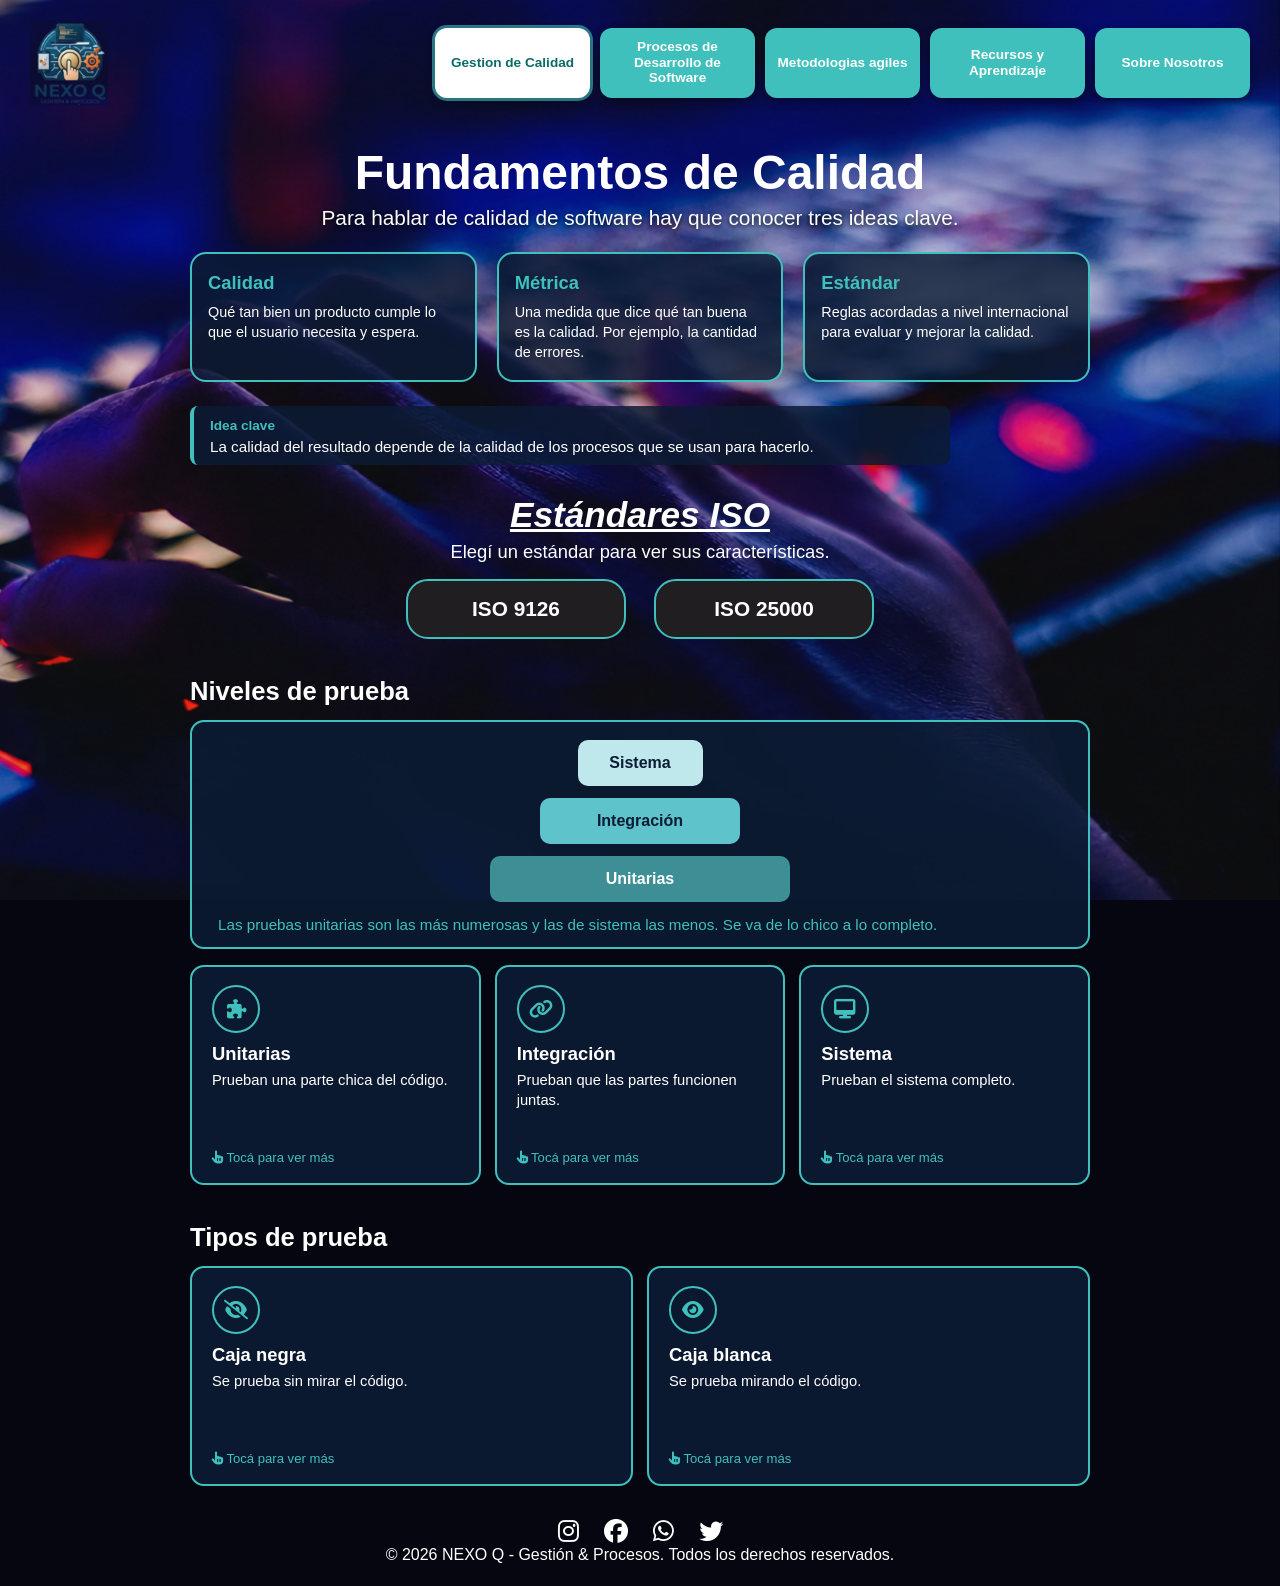
==== commit be712ee6: "Add files via upload" ====
--- a/calidad.html
+++ b/calidad.html
@@ -87,6 +87,112 @@
             <button type="button" class="btn-iso" data-iso="25000" aria-pressed="false">ISO 25000</button>
         </div>
         <div class="iso-detalle" id="iso-detalle" aria-live="polite"></div>
+
+        <h3 class="pruebas-titulo">Niveles de prueba</h3>
+        <div class="piramide-caja">
+            <div class="piramide" aria-label="Pirámide de pruebas">
+                <span class="nivel nivel-3">Sistema</span>
+                <span class="nivel nivel-2">Integración</span>
+                <span class="nivel nivel-1">Unitarias</span>
+            </div>
+            <p>Las pruebas unitarias son las más numerosas y las de sistema las menos. Se va de lo chico a lo completo.</p>
+        </div>
+        <div class="volteables tres">
+            <article class="volteable" tabindex="0" role="button" aria-pressed="false">
+                <div class="volteable-interior">
+                    <div class="cara cara-frente">
+                        <span class="volteable-icono"><i class="fa-solid fa-puzzle-piece"></i></span>
+                        <h4>Unitarias</h4>
+                        <p>Prueban una parte chica del código.</p>
+                        <span class="volteable-pie"><i class="fa-solid fa-hand-pointer"></i> Tocá para ver más</span>
+                    </div>
+                    <div class="cara cara-dorso">
+                        <h4>Unitarias</h4>
+                        <strong>Qué prueba</strong>
+                        <p>Una función o un método, por separado.</p>
+                        <strong>Ejemplo</strong>
+                        <p>Probar que una función sume bien dos números.</p>
+                        <span class="volteable-pie"><i class="fa-solid fa-rotate-left"></i> Tocá para volver</span>
+                    </div>
+                </div>
+            </article>
+            <article class="volteable" tabindex="0" role="button" aria-pressed="false">
+                <div class="volteable-interior">
+                    <div class="cara cara-frente">
+                        <span class="volteable-icono"><i class="fa-solid fa-link"></i></span>
+                        <h4>Integración</h4>
+                        <p>Prueban que las partes funcionen juntas.</p>
+                        <span class="volteable-pie"><i class="fa-solid fa-hand-pointer"></i> Tocá para ver más</span>
+                    </div>
+                    <div class="cara cara-dorso">
+                        <h4>Integración</h4>
+                        <strong>Qué prueba</strong>
+                        <p>Cómo se comunican varios módulos entre sí.</p>
+                        <strong>Ejemplo</strong>
+                        <p>Que el login guarde bien los datos en la base.</p>
+                        <span class="volteable-pie"><i class="fa-solid fa-rotate-left"></i> Tocá para volver</span>
+                    </div>
+                </div>
+            </article>
+            <article class="volteable" tabindex="0" role="button" aria-pressed="false">
+                <div class="volteable-interior">
+                    <div class="cara cara-frente">
+                        <span class="volteable-icono"><i class="fa-solid fa-desktop"></i></span>
+                        <h4>Sistema</h4>
+                        <p>Prueban el sistema completo.</p>
+                        <span class="volteable-pie"><i class="fa-solid fa-hand-pointer"></i> Tocá para ver más</span>
+                    </div>
+                    <div class="cara cara-dorso">
+                        <h4>Sistema</h4>
+                        <strong>Qué prueba</strong>
+                        <p>Todo el software junto, como lo usaría el cliente.</p>
+                        <strong>Ejemplo</strong>
+                        <p>Entrar a una tienda online, comprar y pagar.</p>
+                        <span class="volteable-pie"><i class="fa-solid fa-rotate-left"></i> Tocá para volver</span>
+                    </div>
+                </div>
+            </article>
+        </div>
+
+        <h3 class="pruebas-titulo">Tipos de prueba</h3>
+        <div class="volteables dos">
+            <article class="volteable" tabindex="0" role="button" aria-pressed="false">
+                <div class="volteable-interior">
+                    <div class="cara cara-frente">
+                        <span class="volteable-icono"><i class="fa-solid fa-eye-slash"></i></span>
+                        <h4>Caja negra</h4>
+                        <p>Se prueba sin mirar el código.</p>
+                        <span class="volteable-pie"><i class="fa-solid fa-hand-pointer"></i> Tocá para ver más</span>
+                    </div>
+                    <div class="cara cara-dorso">
+                        <h4>Caja negra</h4>
+                        <strong>Qué prueba</strong>
+                        <p>Lo que el sistema hace: se miran solo entradas y salidas.</p>
+                        <strong>Ejemplo</strong>
+                        <p>Escribir un mail inválido y ver si sale el error.</p>
+                        <span class="volteable-pie"><i class="fa-solid fa-rotate-left"></i> Tocá para volver</span>
+                    </div>
+                </div>
+            </article>
+            <article class="volteable" tabindex="0" role="button" aria-pressed="false">
+                <div class="volteable-interior">
+                    <div class="cara cara-frente">
+                        <span class="volteable-icono"><i class="fa-solid fa-eye"></i></span>
+                        <h4>Caja blanca</h4>
+                        <p>Se prueba mirando el código.</p>
+                        <span class="volteable-pie"><i class="fa-solid fa-hand-pointer"></i> Tocá para ver más</span>
+                    </div>
+                    <div class="cara cara-dorso">
+                        <h4>Caja blanca</h4>
+                        <strong>Qué prueba</strong>
+                        <p>El código por dentro: sus caminos y condiciones.</p>
+                        <strong>Ejemplo</strong>
+                        <p>Verificar que se ejecuten todos los if y los else.</p>
+                        <span class="volteable-pie"><i class="fa-solid fa-rotate-left"></i> Tocá para volver</span>
+                    </div>
+                </div>
+            </article>
+        </div>
     </div>
 </section>
 </main>
--- a/css/style.css
+++ b/css/style.css
@@ -1932,3 +1932,152 @@
         font-weight: 700;
     }
 }
+
+
+/* ---------- Gestión de Calidad: niveles y tipos de prueba (escritorio) ---------- */
+@media (min-width: 1025px) {
+    .pruebas-titulo {
+        margin: 38px 0 14px;
+        font-family: var(--fuente-abierta);
+        font-size: 1.6rem;
+        text-align: left;
+    }
+
+    .piramide-caja {
+        padding: 18px 26px 14px;
+        border: 2px solid var(--turquesa);
+        border-radius: 14px;
+        background: rgba(12, 28, 52, 0.88);
+        margin-bottom: 16px;
+    }
+
+    .piramide {
+        display: flex;
+        flex-direction: column;
+        align-items: center;
+        gap: 12px;
+        margin-bottom: 14px;
+    }
+
+    .nivel {
+        display: block;
+        padding: 14px 0;
+        border-radius: 10px;
+        text-align: center;
+        font-family: var(--fuente-abierta);
+        font-weight: 600;
+    }
+
+    .nivel-3 { width: 125px; background: #bfe8ec; color: #0c1c34; }
+    .nivel-2 { width: 200px; background: #5fc3cb; color: #0c1c34; }
+    .nivel-1 { width: 300px; background: #3e8f95; color: #ffffff; }
+
+    .piramide-caja p {
+        text-align: left;
+        color: var(--turquesa);
+        font-family: var(--fuente-abierta);
+        font-size: 0.95rem;
+    }
+
+    .volteables {
+        display: grid;
+        gap: 14px;
+    }
+
+    .volteables.tres { grid-template-columns: repeat(3, 1fr); }
+    .volteables.dos { grid-template-columns: repeat(2, 1fr); }
+
+    .volteable {
+        height: 220px;
+        perspective: 900px;
+        cursor: pointer;
+        text-align: left;
+    }
+
+    .volteable:focus-visible {
+        outline: 3px solid #ffffff;
+        outline-offset: 3px;
+        border-radius: 14px;
+    }
+
+    .volteable-interior {
+        position: relative;
+        width: 100%;
+        height: 100%;
+        transition: transform 0.6s ease;
+        transform-style: preserve-3d;
+    }
+
+    .volteable.dada-vuelta .volteable-interior {
+        transform: rotateY(180deg);
+    }
+
+    .cara {
+        position: absolute;
+        inset: 0;
+        display: flex;
+        flex-direction: column;
+        padding: 18px 20px;
+        border-radius: 14px;
+        backface-visibility: hidden;
+        -webkit-backface-visibility: hidden;
+        font-family: var(--fuente-abierta);
+    }
+
+    .cara-frente {
+        border: 2px solid var(--turquesa);
+        background: rgba(12, 28, 52, 0.92);
+        color: #ffffff;
+    }
+
+    .cara-dorso {
+        background: #5fc3cb;
+        color: #0c1c34;
+        transform: rotateY(180deg);
+    }
+
+    .volteable-icono {
+        display: flex;
+        align-items: center;
+        justify-content: center;
+        width: 48px;
+        height: 48px;
+        margin-bottom: 10px;
+        border: 2px solid var(--turquesa);
+        border-radius: 50%;
+        color: var(--turquesa);
+        font-size: 1.2rem;
+    }
+
+    .cara h4 {
+        margin-bottom: 6px;
+        font-size: 1.15rem;
+    }
+
+    .cara p {
+        font-size: 0.92rem;
+        line-height: 1.35;
+    }
+
+    .cara-dorso strong {
+        margin-top: 4px;
+        font-size: 0.85rem;
+    }
+
+    .cara-dorso p {
+        margin-bottom: 4px;
+    }
+
+    .volteable-pie {
+        margin-top: auto;
+        font-size: 0.82rem;
+    }
+
+    .cara-frente .volteable-pie {
+        color: var(--turquesa);
+    }
+
+    .volteable:hover .cara-frente {
+        border-color: #ffffff;
+    }
+}
